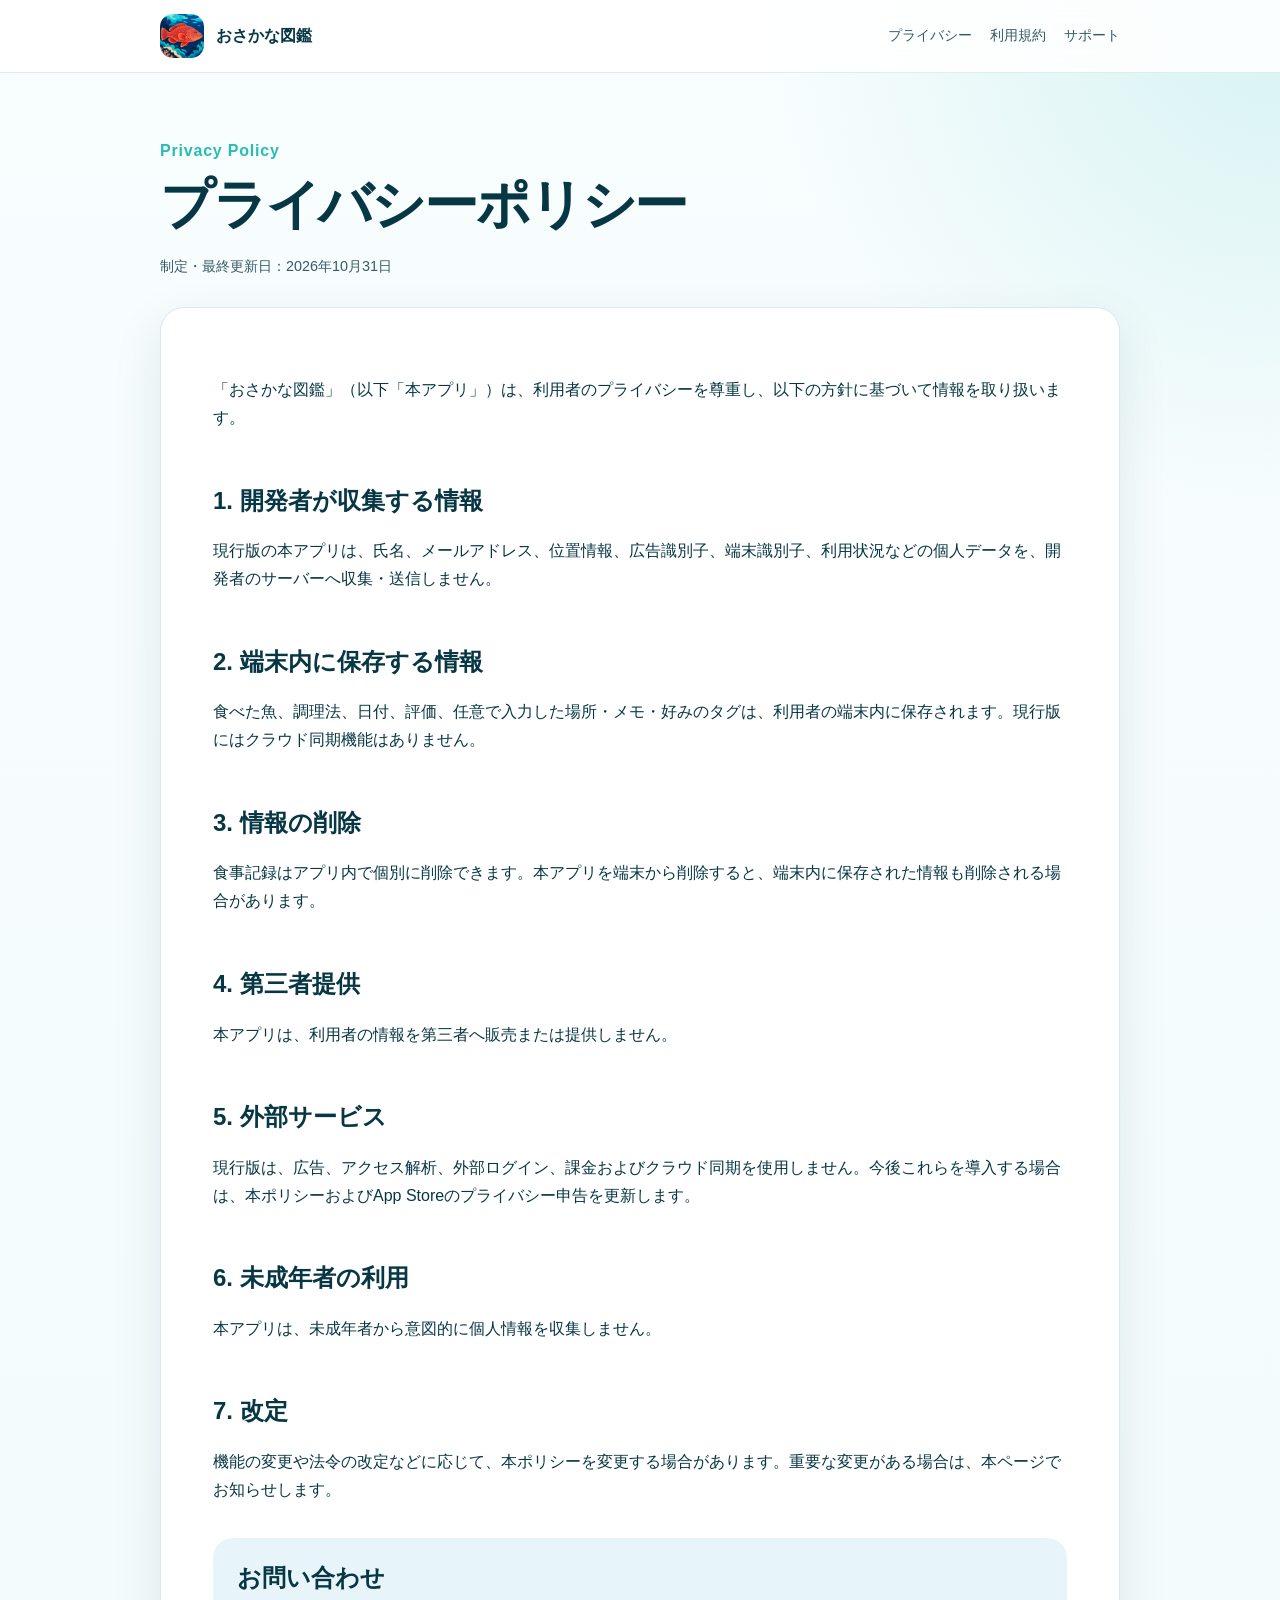
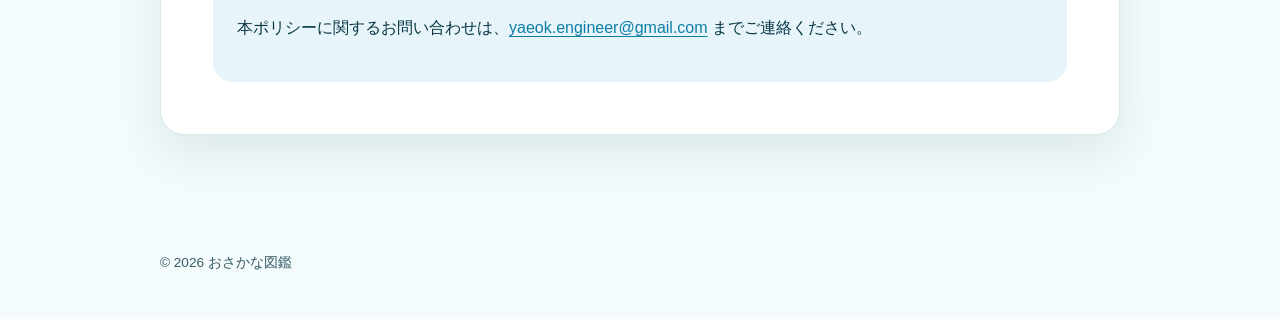
==== osakana-zukan/privacy-policy.html @ 8c7bc4ab "Add おさかな図鑑 support and policy pages" ====
<!doctype html>
<html lang="ja">
<head>
  <meta charset="utf-8"><meta name="viewport" content="width=device-width, initial-scale=1">
  <meta name="description" content="おさかな図鑑のプライバシーポリシーです。">
  <title>プライバシーポリシー｜おさかな図鑑</title>
  <link rel="icon" href="assets/app-icon.png"><link rel="stylesheet" href="styles.css">
</head>
<body>
  <header class="site-header"><nav class="nav" aria-label="メインナビゲーション"><a class="brand" href="index.html"><img src="assets/app-icon.png" alt=""><span>おさかな図鑑</span></a><div class="nav-links"><a href="privacy-policy.html" aria-current="page">プライバシー</a><a href="terms.html">利用規約</a><a href="support.html">サポート</a></div></nav></header>
  <main>
    <header class="page-heading"><div class="eyebrow">Privacy Policy</div><h1>プライバシーポリシー</h1><p class="updated">制定・最終更新日：2026年10月31日</p></header>
    <article class="content-card">
      <p>「おさかな図鑑」（以下「本アプリ」）は、利用者のプライバシーを尊重し、以下の方針に基づいて情報を取り扱います。</p>
      <h2>1. 開発者が収集する情報</h2>
      <p>現行版の本アプリは、氏名、メールアドレス、位置情報、広告識別子、端末識別子、利用状況などの個人データを、開発者のサーバーへ収集・送信しません。</p>
      <h2>2. 端末内に保存する情報</h2>
      <p>食べた魚、調理法、日付、評価、任意で入力した場所・メモ・好みのタグは、利用者の端末内に保存されます。現行版にはクラウド同期機能はありません。</p>
      <h2>3. 情報の削除</h2>
      <p>食事記録はアプリ内で個別に削除できます。本アプリを端末から削除すると、端末内に保存された情報も削除される場合があります。</p>
      <h2>4. 第三者提供</h2>
      <p>本アプリは、利用者の情報を第三者へ販売または提供しません。</p>
      <h2>5. 外部サービス</h2>
      <p>現行版は、広告、アクセス解析、外部ログイン、課金およびクラウド同期を使用しません。今後これらを導入する場合は、本ポリシーおよびApp Storeのプライバシー申告を更新します。</p>
      <h2>6. 未成年者の利用</h2>
      <p>本アプリは、未成年者から意図的に個人情報を収集しません。</p>
      <h2>7. 改定</h2>
      <p>機能の変更や法令の改定などに応じて、本ポリシーを変更する場合があります。重要な変更がある場合は、本ページでお知らせします。</p>
      <section class="contact"><h2>お問い合わせ</h2><p>本ポリシーに関するお問い合わせは、<a href="mailto:yaeok.engineer@gmail.com">yaeok.engineer@gmail.com</a> までご連絡ください。</p></section>
    </article>
  </main>
  <footer class="site-footer">© 2026 おさかな図鑑</footer>
</body>
</html>
---- osakana-zukan/styles.css ----
:root {
  color-scheme: light;
  --ink: #073744;
  --ink-soft: #365b65;
  --ocean: #0d7fa6;
  --lagoon: #27bdb5;
  --foam: #f3fbfc;
  --aqua: #d9f5f2;
  --coral: #ff7568;
  --white: #ffffff;
  --line: #d7e9ed;
  --shadow: 0 18px 50px rgba(7, 55, 68, 0.1);
  font-family: -apple-system, BlinkMacSystemFont, "Hiragino Sans", "Yu Gothic UI", sans-serif;
}

* { box-sizing: border-box; }

html { scroll-behavior: smooth; }

body {
  margin: 0;
  color: var(--ink);
  background:
    radial-gradient(circle at 100% 0, rgba(39, 189, 181, 0.16), transparent 32rem),
    linear-gradient(180deg, #f8fdfe 0%, var(--foam) 100%);
  line-height: 1.75;
}

a { color: var(--ocean); text-underline-offset: 0.18em; }
a:hover { color: #075f7d; }
a:focus-visible, .button:focus-visible {
  outline: 3px solid rgba(13, 127, 166, 0.35);
  outline-offset: 3px;
}

.site-header {
  border-bottom: 1px solid rgba(215, 233, 237, 0.8);
  background: rgba(255, 255, 255, 0.88);
  backdrop-filter: blur(16px);
}

.nav, main, .site-footer {
  width: min(100% - 32px, 960px);
  margin-inline: auto;
}

.nav {
  min-height: 72px;
  display: flex;
  align-items: center;
  justify-content: space-between;
  gap: 20px;
}

.brand {
  display: inline-flex;
  align-items: center;
  gap: 12px;
  color: var(--ink);
  text-decoration: none;
  font-weight: 800;
}

.brand img { width: 44px; height: 44px; border-radius: 13px; }
.nav-links { display: flex; flex-wrap: wrap; gap: 18px; font-size: 0.9rem; }
.nav-links a { color: var(--ink-soft); text-decoration: none; }

main { padding: 64px 0 88px; }

.hero {
  display: grid;
  grid-template-columns: 1fr minmax(180px, 280px);
  align-items: center;
  gap: 48px;
  padding: 36px 0 56px;
}

.eyebrow { color: var(--lagoon); font-weight: 800; letter-spacing: 0.05em; }
h1 { margin: 10px 0 18px; font-size: clamp(2.2rem, 7vw, 4.6rem); line-height: 1.12; letter-spacing: -0.04em; }
.lead { max-width: 40rem; color: var(--ink-soft); font-size: 1.08rem; }
.hero img { width: 100%; border-radius: 28%; box-shadow: var(--shadow); }

.button {
  display: inline-flex;
  min-height: 48px;
  align-items: center;
  justify-content: center;
  margin-top: 14px;
  padding: 10px 22px;
  border-radius: 999px;
  color: var(--white);
  background: var(--ocean);
  text-decoration: none;
  font-weight: 750;
}
.button:hover { color: var(--white); background: #086d90; }

.card-grid { display: grid; grid-template-columns: repeat(3, 1fr); gap: 18px; }
.card, .content-card {
  border: 1px solid var(--line);
  border-radius: 24px;
  background: var(--white);
  box-shadow: var(--shadow);
}
.card { padding: 26px; text-decoration: none; color: var(--ink); }
.card:hover { border-color: var(--lagoon); color: var(--ink); transform: translateY(-2px); }
.card .icon { color: var(--coral); font-size: 1.4rem; }
.card h2 { margin: 10px 0 6px; font-size: 1.12rem; }
.card p { margin: 0; color: var(--ink-soft); font-size: 0.92rem; }

.page-heading { max-width: 700px; margin-bottom: 28px; }
.page-heading h1 { font-size: clamp(2rem, 6vw, 3.4rem); }
.updated { color: var(--ink-soft); font-size: 0.9rem; }
.content-card { padding: clamp(24px, 5vw, 52px); }
.content-card h2 { margin-top: 2.2em; line-height: 1.35; }
.content-card h2:first-child { margin-top: 0; }
.content-card h3 { margin-top: 1.7em; }
.content-card li + li { margin-top: 0.45em; }
.notice { padding: 18px 20px; border-radius: 16px; background: var(--aqua); }
.contact { margin-top: 34px; padding: 24px; border-radius: 20px; background: #e7f4fa; }

.site-footer { padding: 28px 0 44px; color: var(--ink-soft); font-size: 0.85rem; }

@media (max-width: 720px) {
  .nav { align-items: flex-start; padding: 12px 0; flex-direction: column; }
  .nav-links { gap: 12px 16px; }
  main { padding-top: 38px; }
  .hero { grid-template-columns: 1fr; gap: 26px; }
  .hero img { width: min(64vw, 240px); order: -1; }
  .card-grid { grid-template-columns: 1fr; }
}

@media (prefers-reduced-motion: no-preference) {
  .card { transition: transform 160ms ease, border-color 160ms ease; }
}
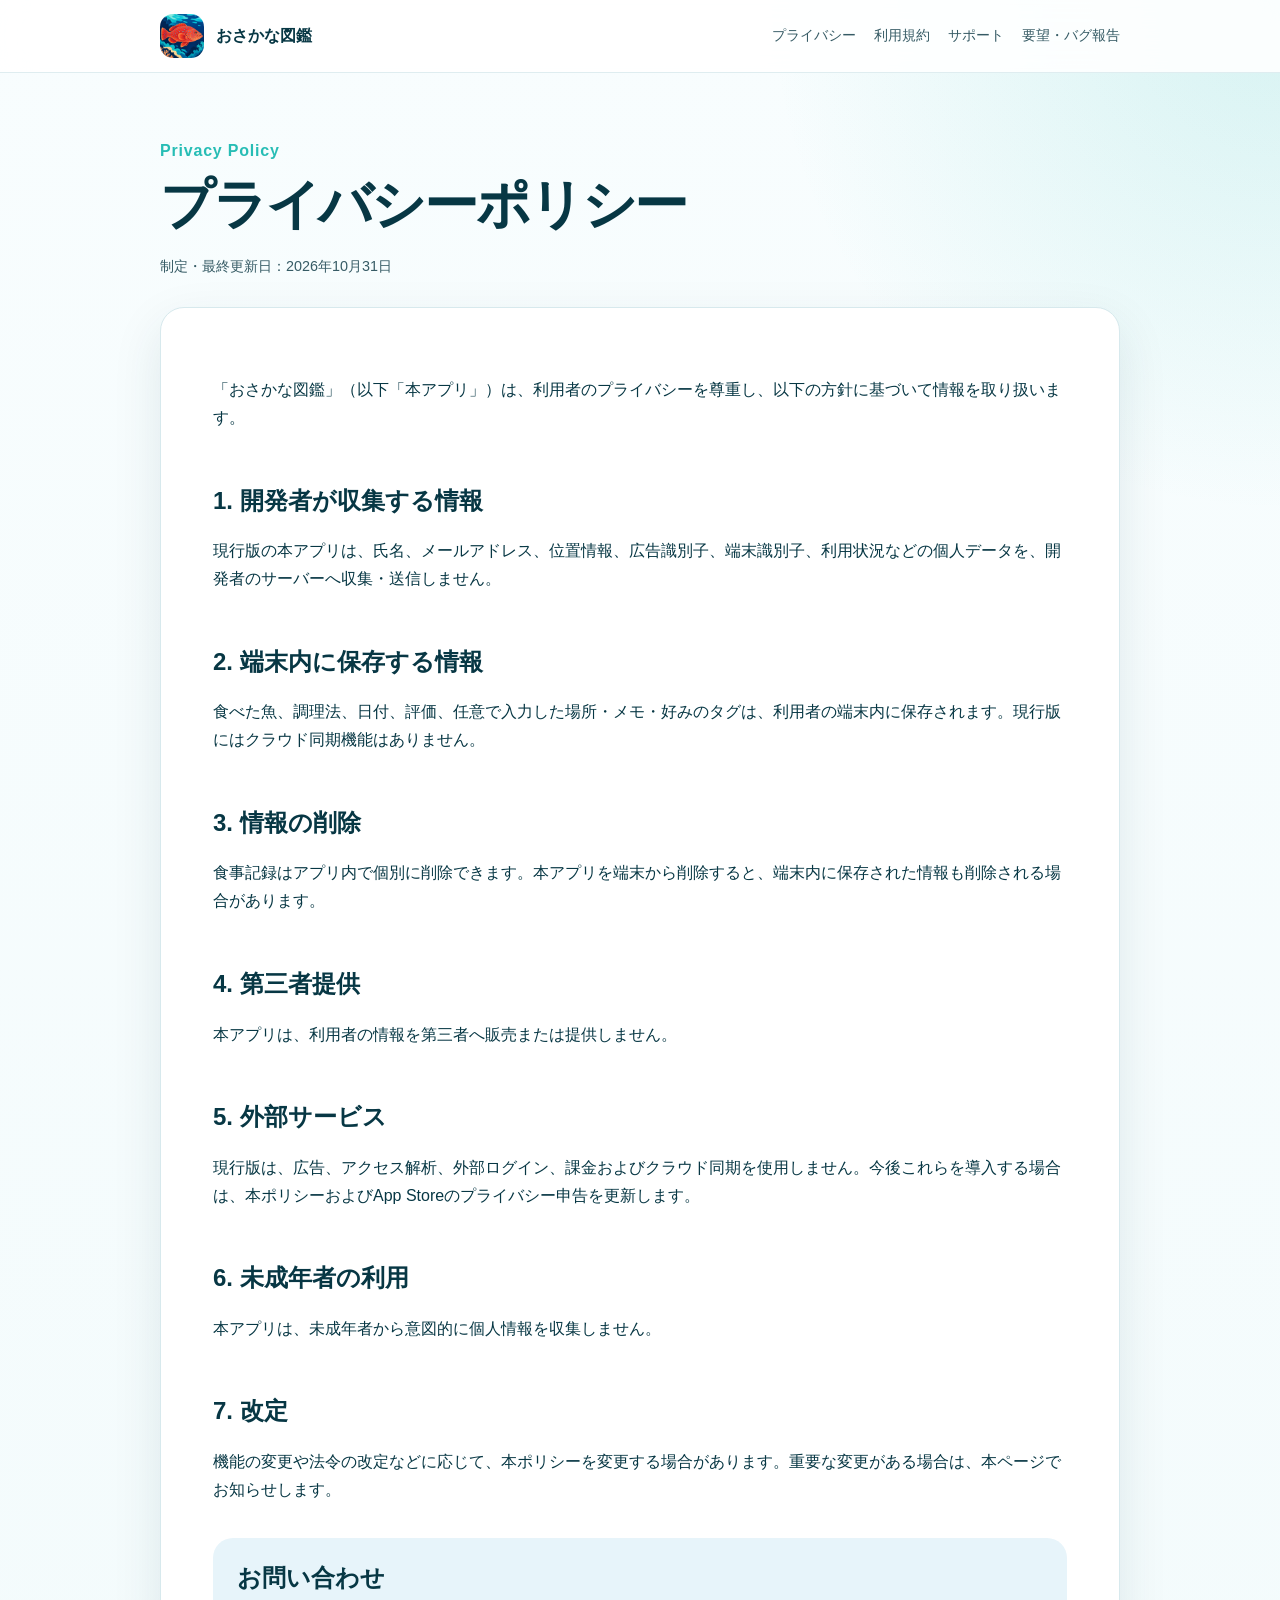
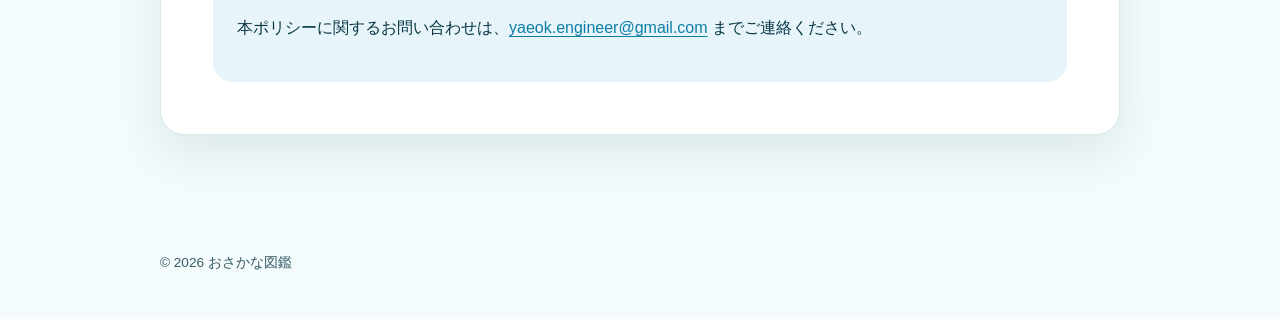
==== commit 31042db5: "Add feedback and bug report page" ====
--- a/osakana-zukan/privacy-policy.html
+++ b/osakana-zukan/privacy-policy.html
@@ -7,7 +7,7 @@
   <link rel="icon" href="assets/app-icon.png"><link rel="stylesheet" href="styles.css">
 </head>
 <body>
-  <header class="site-header"><nav class="nav" aria-label="メインナビゲーション"><a class="brand" href="index.html"><img src="assets/app-icon.png" alt=""><span>おさかな図鑑</span></a><div class="nav-links"><a href="privacy-policy.html" aria-current="page">プライバシー</a><a href="terms.html">利用規約</a><a href="support.html">サポート</a></div></nav></header>
+  <header class="site-header"><nav class="nav" aria-label="メインナビゲーション"><a class="brand" href="index.html"><img src="assets/app-icon.png" alt=""><span>おさかな図鑑</span></a><div class="nav-links"><a href="privacy-policy.html" aria-current="page">プライバシー</a><a href="terms.html">利用規約</a><a href="support.html">サポート</a><a href="feedback.html">要望・バグ報告</a></div></nav></header>
   <main>
     <header class="page-heading"><div class="eyebrow">Privacy Policy</div><h1>プライバシーポリシー</h1><p class="updated">制定・最終更新日：2026年10月31日</p></header>
     <article class="content-card">
--- a/osakana-zukan/styles.css
+++ b/osakana-zukan/styles.css
@@ -95,7 +95,7 @@
 }
 .button:hover { color: var(--white); background: #086d90; }
 
-.card-grid { display: grid; grid-template-columns: repeat(3, 1fr); gap: 18px; }
+.card-grid { display: grid; grid-template-columns: repeat(2, 1fr); gap: 18px; }
 .card, .content-card {
   border: 1px solid var(--line);
   border-radius: 24px;
@@ -118,6 +118,11 @@
 .content-card li + li { margin-top: 0.45em; }
 .notice { padding: 18px 20px; border-radius: 16px; background: var(--aqua); }
 .contact { margin-top: 34px; padding: 24px; border-radius: 20px; background: #e7f4fa; }
+.report-grid { display: grid; grid-template-columns: repeat(2, 1fr); gap: 18px; margin-top: 24px; }
+.report-card { padding: 26px; border: 1px solid var(--line); border-radius: 20px; background: var(--white); }
+.report-card h2 { margin: 0 0 8px; }
+.report-card p { color: var(--ink-soft); }
+.checklist { padding-left: 1.25em; }
 
 .site-footer { padding: 28px 0 44px; color: var(--ink-soft); font-size: 0.85rem; }
 
@@ -127,7 +132,7 @@
   main { padding-top: 38px; }
   .hero { grid-template-columns: 1fr; gap: 26px; }
   .hero img { width: min(64vw, 240px); order: -1; }
-  .card-grid { grid-template-columns: 1fr; }
+  .card-grid, .report-grid { grid-template-columns: 1fr; }
 }
 
 @media (prefers-reduced-motion: no-preference) {
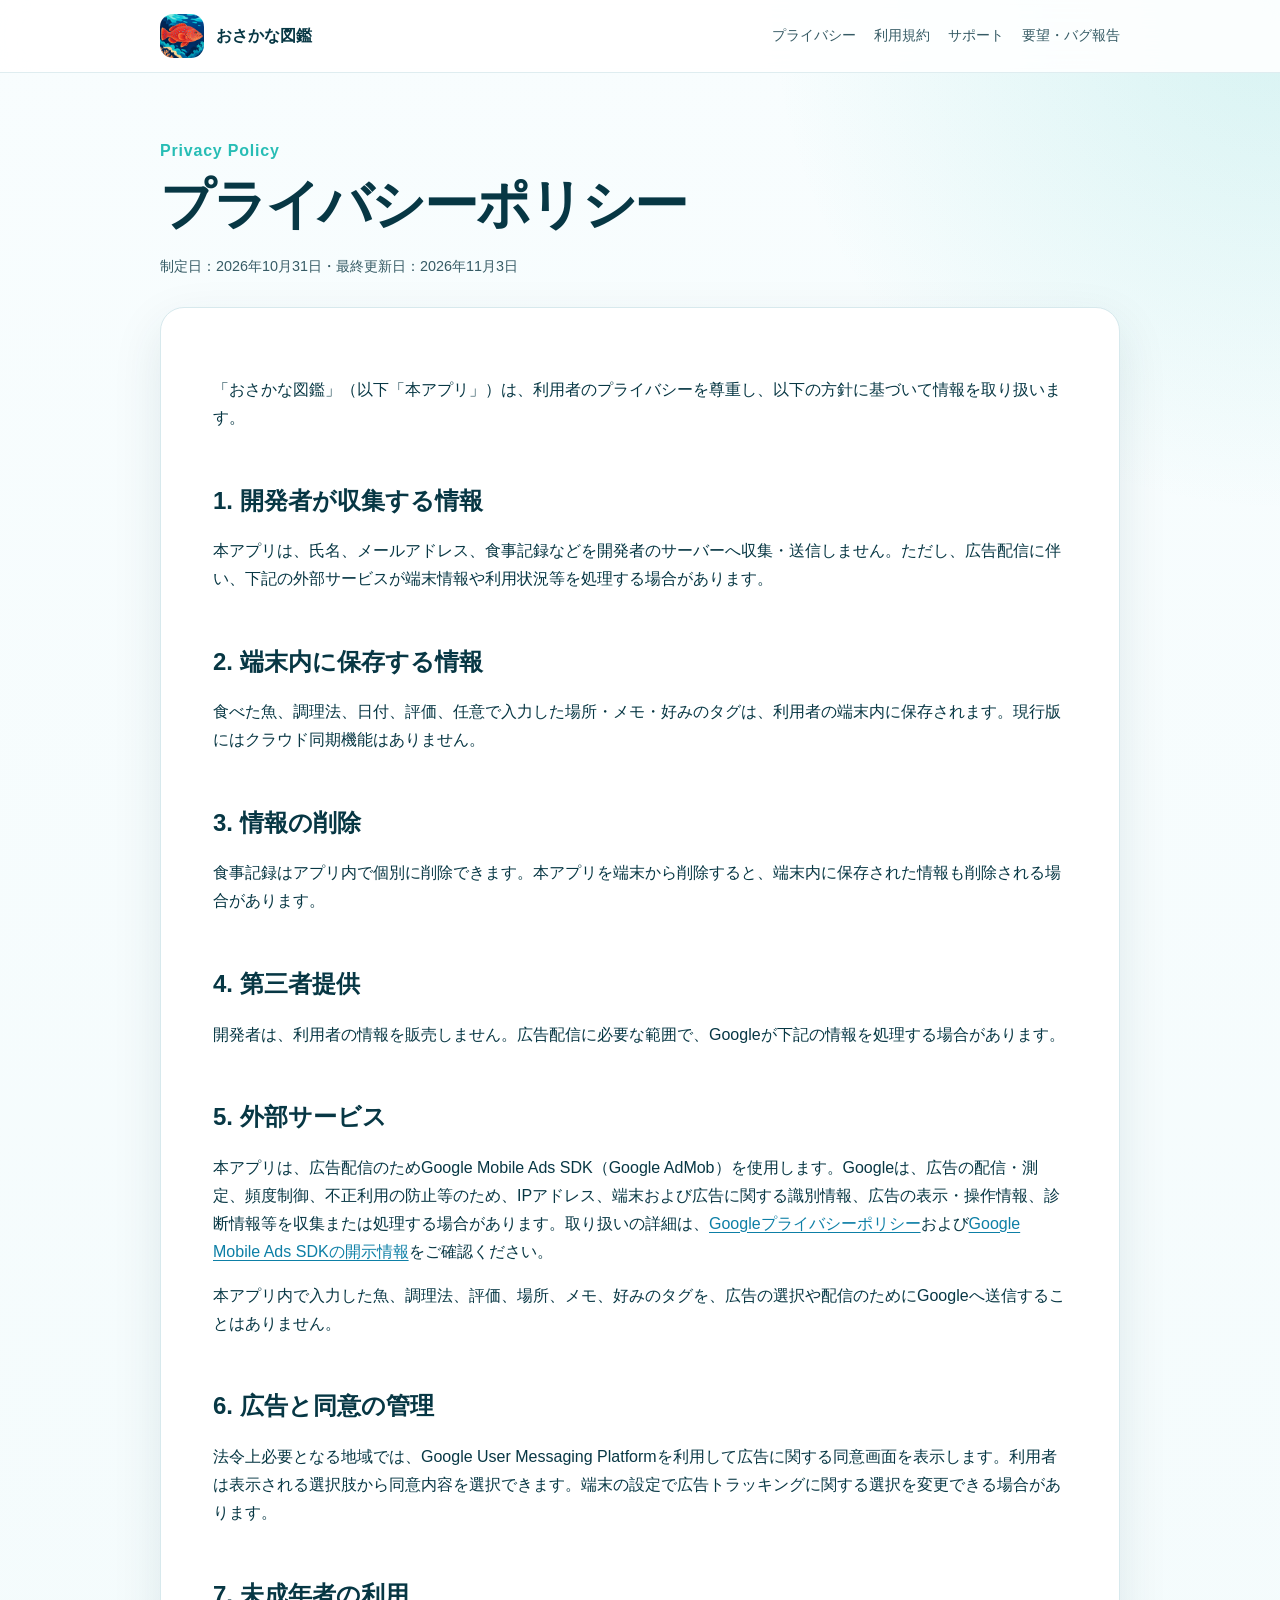
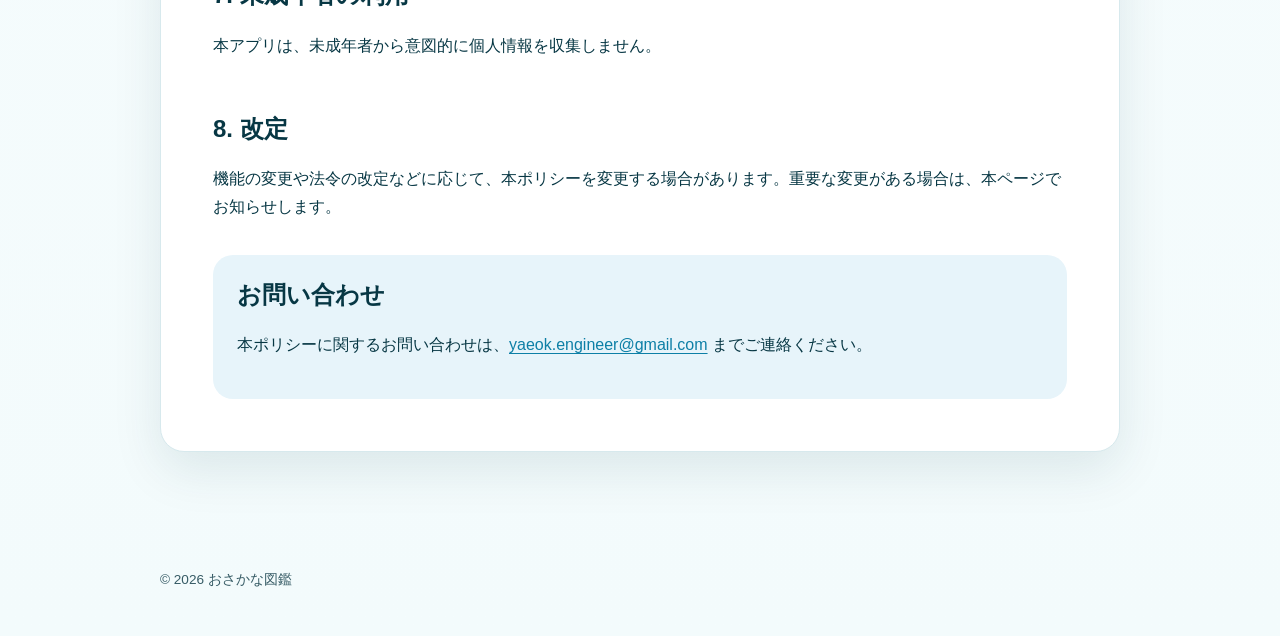
==== commit 9c13df84: "Update fish app privacy policy for ads" ====
--- a/osakana-zukan/privacy-policy.html
+++ b/osakana-zukan/privacy-policy.html
@@ -9,22 +9,25 @@
 <body>
   <header class="site-header"><nav class="nav" aria-label="メインナビゲーション"><a class="brand" href="index.html"><img src="assets/app-icon.png" alt=""><span>おさかな図鑑</span></a><div class="nav-links"><a href="privacy-policy.html" aria-current="page">プライバシー</a><a href="terms.html">利用規約</a><a href="support.html">サポート</a><a href="feedback.html">要望・バグ報告</a></div></nav></header>
   <main>
-    <header class="page-heading"><div class="eyebrow">Privacy Policy</div><h1>プライバシーポリシー</h1><p class="updated">制定・最終更新日：2026年10月31日</p></header>
+    <header class="page-heading"><div class="eyebrow">Privacy Policy</div><h1>プライバシーポリシー</h1><p class="updated">制定日：2026年10月31日・最終更新日：2026年11月3日</p></header>
     <article class="content-card">
       <p>「おさかな図鑑」（以下「本アプリ」）は、利用者のプライバシーを尊重し、以下の方針に基づいて情報を取り扱います。</p>
       <h2>1. 開発者が収集する情報</h2>
-      <p>現行版の本アプリは、氏名、メールアドレス、位置情報、広告識別子、端末識別子、利用状況などの個人データを、開発者のサーバーへ収集・送信しません。</p>
+      <p>本アプリは、氏名、メールアドレス、食事記録などを開発者のサーバーへ収集・送信しません。ただし、広告配信に伴い、下記の外部サービスが端末情報や利用状況等を処理する場合があります。</p>
       <h2>2. 端末内に保存する情報</h2>
       <p>食べた魚、調理法、日付、評価、任意で入力した場所・メモ・好みのタグは、利用者の端末内に保存されます。現行版にはクラウド同期機能はありません。</p>
       <h2>3. 情報の削除</h2>
       <p>食事記録はアプリ内で個別に削除できます。本アプリを端末から削除すると、端末内に保存された情報も削除される場合があります。</p>
       <h2>4. 第三者提供</h2>
-      <p>本アプリは、利用者の情報を第三者へ販売または提供しません。</p>
+      <p>開発者は、利用者の情報を販売しません。広告配信に必要な範囲で、Googleが下記の情報を処理する場合があります。</p>
       <h2>5. 外部サービス</h2>
-      <p>現行版は、広告、アクセス解析、外部ログイン、課金およびクラウド同期を使用しません。今後これらを導入する場合は、本ポリシーおよびApp Storeのプライバシー申告を更新します。</p>
-      <h2>6. 未成年者の利用</h2>
+      <p>本アプリは、広告配信のためGoogle Mobile Ads SDK（Google AdMob）を使用します。Googleは、広告の配信・測定、頻度制御、不正利用の防止等のため、IPアドレス、端末および広告に関する識別情報、広告の表示・操作情報、診断情報等を収集または処理する場合があります。取り扱いの詳細は、<a href="https://policies.google.com/privacy" rel="noopener noreferrer">Googleプライバシーポリシー</a>および<a href="https://developers.google.com/admob/ios/privacy/play-data-disclosure" rel="noopener noreferrer">Google Mobile Ads SDKの開示情報</a>をご確認ください。</p>
+      <p>本アプリ内で入力した魚、調理法、評価、場所、メモ、好みのタグを、広告の選択や配信のためにGoogleへ送信することはありません。</p>
+      <h2>6. 広告と同意の管理</h2>
+      <p>法令上必要となる地域では、Google User Messaging Platformを利用して広告に関する同意画面を表示します。利用者は表示される選択肢から同意内容を選択できます。端末の設定で広告トラッキングに関する選択を変更できる場合があります。</p>
+      <h2>7. 未成年者の利用</h2>
       <p>本アプリは、未成年者から意図的に個人情報を収集しません。</p>
-      <h2>7. 改定</h2>
+      <h2>8. 改定</h2>
       <p>機能の変更や法令の改定などに応じて、本ポリシーを変更する場合があります。重要な変更がある場合は、本ページでお知らせします。</p>
       <section class="contact"><h2>お問い合わせ</h2><p>本ポリシーに関するお問い合わせは、<a href="mailto:yaeok.engineer@gmail.com">yaeok.engineer@gmail.com</a> までご連絡ください。</p></section>
     </article>
